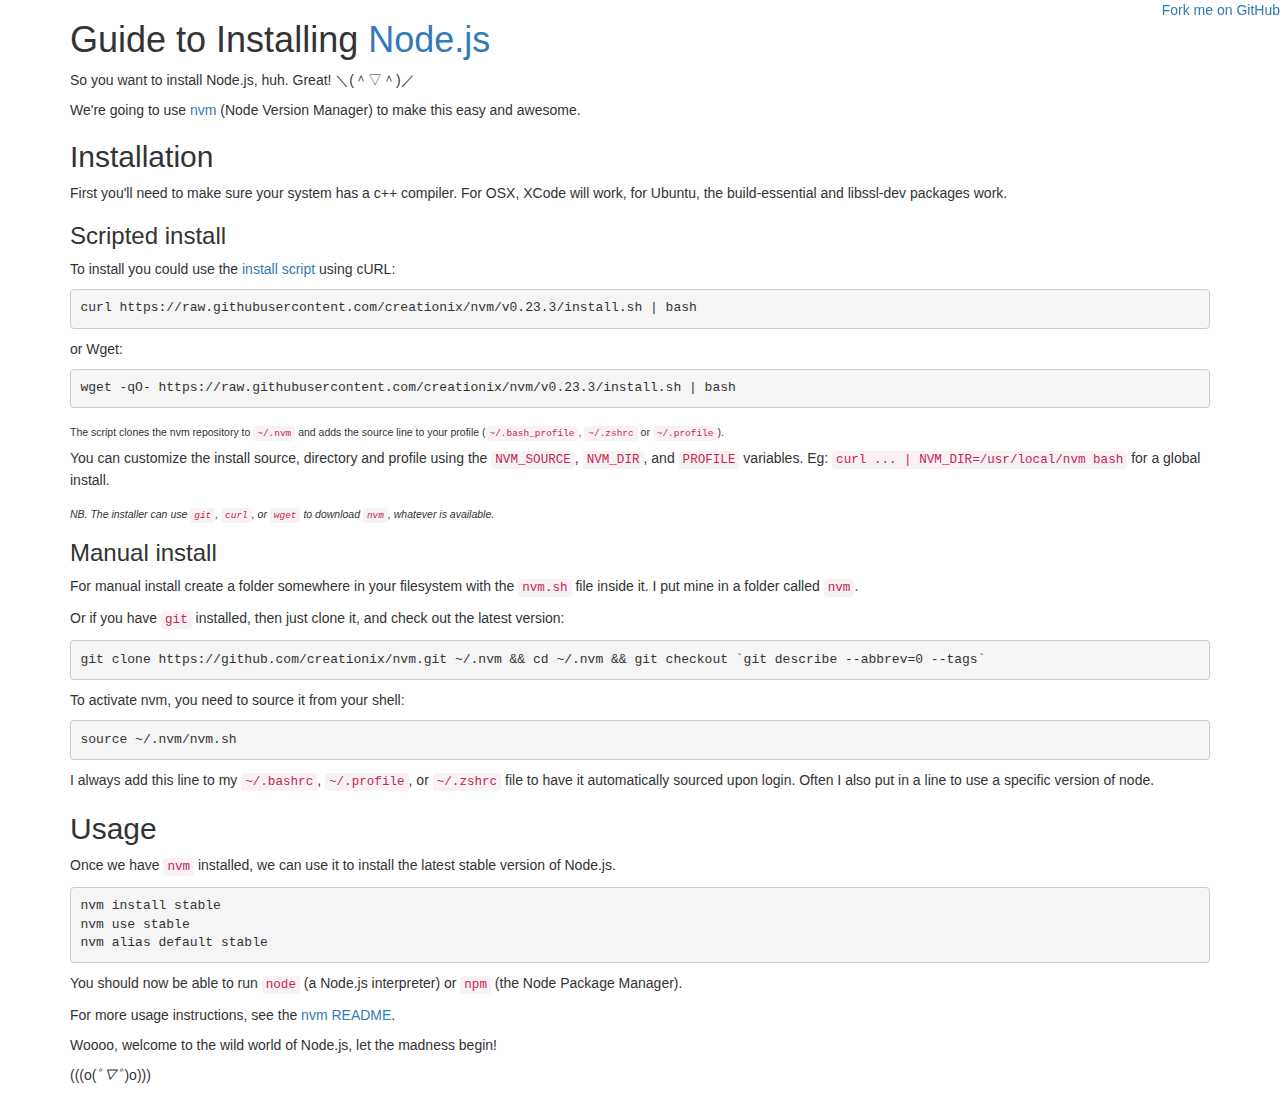
==== guides/install-js.html @ c2d90a43 "Updates" ====
<!doctype html>
<html lang="en">
  <head>
    <meta charset="UTF-8" />
    <meta name="viewport" content="width=device-width, initial-scale=1">

    <meta property="og:title" content="Guide to Installing Node.js" />
    <meta property="og:site_name" content="ioschool.is" />
    <meta property="og:url" content="http://ioschool.is/guides/install-js" />
    <meta property="og:description" content="how to install Node.js for use in ioschool." />
    <meta property="og:image" content="http://ioschool.is/guides/install-js/images/favicon.png" />
    <meta property="og:type" content="article" />

    <title>Guide to Installing Node.js</title>

    <link rel="shortcut icon" href="favicon.ico" />

    
    <link rel="stylesheet" type="text/css" href="../bundle.css" />
    

  </head>
  <body>
    <a class='fork-me' href='http://github.com/ioschool/ioschool.is'>
      Fork me on GitHub
    </a>

    <main class="container">
      
      <h1 id="guide-to-installing-node-js-http-nodejs-org-">Guide to Installing <a href="http://nodejs.org">Node.js</a></h1>
<p>So you want to install Node.js, huh. Great! ＼(＾▽＾)／</p>
<p>We&#39;re going to use <a href="https://github.com/creationix/nvm">nvm</a> (Node Version Manager) to make this easy and awesome.</p>
<h2 id="installation">Installation</h2>
<p>First you&#39;ll need to make sure your system has a c++ compiler. For OSX, XCode will work, for Ubuntu, the build-essential and libssl-dev packages work.</p>
<h3 id="scripted-install">Scripted install</h3>
<p>To install you could use the <a href="https://github.com/creationix/nvm/blob/v0.23.3/install.sh">install script</a> using cURL:</p>
<pre><code>curl https://raw.githubusercontent.com/creationix/nvm/v0.23.3/install.sh | bash
</code></pre><p>or Wget:</p>
<pre><code>wget -qO- https://raw.githubusercontent.com/creationix/nvm/v0.23.3/install.sh | bash
</code></pre><p><sub>The script clones the nvm repository to <code>~/.nvm</code> and adds the source line to your profile (<code>~/.bash_profile</code>, <code>~/.zshrc</code> or <code>~/.profile</code>).</sub></p>
<p>You can customize the install source, directory and profile using the <code>NVM_SOURCE</code>, <code>NVM_DIR</code>, and <code>PROFILE</code> variables.
Eg: <code>curl ... | NVM_DIR=/usr/local/nvm bash</code> for a global install.</p>
<p><sub><em>NB. The installer can use <code>git</code>, <code>curl</code>, or <code>wget</code> to download <code>nvm</code>, whatever is available.</em></sub></p>
<h3 id="manual-install">Manual install</h3>
<p>For manual install create a folder somewhere in your filesystem with the <code>nvm.sh</code> file inside it. I put mine in a folder called <code>nvm</code>.</p>
<p>Or if you have <code>git</code> installed, then just clone it, and check out the latest version:</p>
<pre><code>git clone https://github.com/creationix/nvm.git ~/.nvm &amp;&amp; cd ~/.nvm &amp;&amp; git checkout `git describe --abbrev=0 --tags`
</code></pre><p>To activate nvm, you need to source it from your shell:</p>
<pre><code>source ~/.nvm/nvm.sh
</code></pre><p>I always add this line to my <code>~/.bashrc</code>, <code>~/.profile</code>, or <code>~/.zshrc</code> file to have it automatically sourced upon login.
Often I also put in a line to use a specific version of node.</p>
<h2 id="usage">Usage</h2>
<p>Once we have <code>nvm</code> installed, we can use it to install the latest stable version of Node.js.</p>
<pre><code>nvm install stable
nvm use stable
nvm alias default stable
</code></pre><p>You should now be able to run <code>node</code> (a Node.js interpreter) or <code>npm</code> (the Node Package Manager).</p>
<p>For more usage instructions, see the <a href="https://github.com/creationix/nvm/blob/master/README.markdown">nvm README</a>.</p>
<p>Woooo, welcome to the wild world of Node.js, let the madness begin!</p>
<p>(((o(<em>ﾟ▽ﾟ</em>)o)))</p>

      
    </main>

    
    <script type="text/javascript" src="../bundle.js"></script>
    

    <!-- Piwik -->
<script type="text/javascript">
  var _paq = _paq || [];
  _paq.push(['trackPageView']);
  _paq.push(['enableLinkTracking']);
  (function() {
    var u="//analytics.dinosaur.is/";
    _paq.push(['setTrackerUrl', u+'piwik.php']);
    _paq.push(['setSiteId', 4]);
    var d=document, g=d.createElement('script'), s=d.getElementsByTagName('script')[0];
    g.type='text/javascript'; g.async=true; g.defer=true; g.src=u+'piwik.js'; s.parentNode.insertBefore(g,s);
  })();
</script>
<noscript><p><img src="//analytics.dinosaur.is/piwik.php?idsite=4" style="border:0;" alt="" /></p></noscript>
<!-- End Piwik Code -->

  </body>
</html>
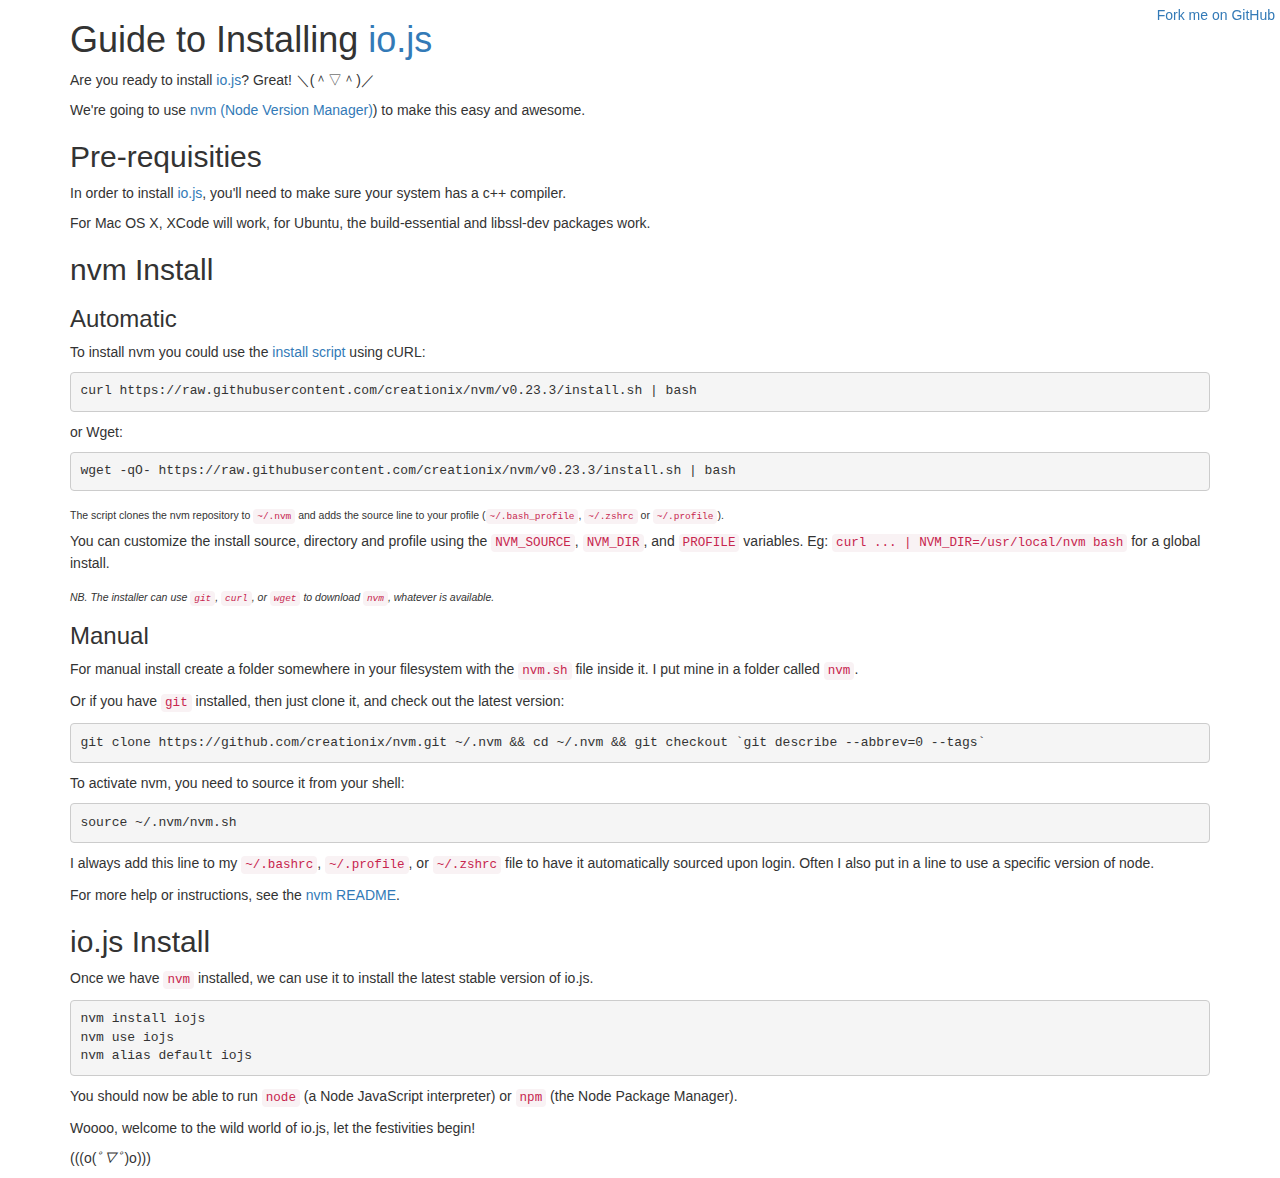
==== commit 37009b6b: "Updates" ====
--- a/guides/install-js.html
+++ b/guides/install-js.html
@@ -4,20 +4,18 @@
     <meta charset="UTF-8" />
     <meta name="viewport" content="width=device-width, initial-scale=1">
 
-    <meta property="og:title" content="Guide to Installing Node.js" />
+    <meta property="og:title" content="Guide to Installing io.js" />
     <meta property="og:site_name" content="ioschool.is" />
     <meta property="og:url" content="http://ioschool.is/guides/install-js" />
-    <meta property="og:description" content="how to install Node.js for use in ioschool." />
-    <meta property="og:image" content="http://ioschool.is/guides/install-js/images/favicon.png" />
+    <meta property="og:description" content="An i/o school guide on how to install io.js." />
+    <meta property="og:image" content="http://ioschool.is/guides/install-js/images/icon.png" />
     <meta property="og:type" content="article" />
 
-    <title>Guide to Installing Node.js</title>
+    <title>Guide to Installing io.js</title>
 
     <link rel="shortcut icon" href="favicon.ico" />
 
-    
     <link rel="stylesheet" type="text/css" href="../bundle.css" />
-    
 
   </head>
   <body>
@@ -26,14 +24,15 @@
     </a>
 
     <main class="container">
-      
-      <h1 id="guide-to-installing-node-js-http-nodejs-org-">Guide to Installing <a href="http://nodejs.org">Node.js</a></h1>
-<p>So you want to install Node.js, huh. Great! ＼(＾▽＾)／</p>
-<p>We&#39;re going to use <a href="https://github.com/creationix/nvm">nvm</a> (Node Version Manager) to make this easy and awesome.</p>
-<h2 id="installation">Installation</h2>
-<p>First you&#39;ll need to make sure your system has a c++ compiler. For OSX, XCode will work, for Ubuntu, the build-essential and libssl-dev packages work.</p>
-<h3 id="scripted-install">Scripted install</h3>
-<p>To install you could use the <a href="https://github.com/creationix/nvm/blob/v0.23.3/install.sh">install script</a> using cURL:</p>
+      <h1 id="guide-to-installing-io-js-https-iojs-org-">Guide to Installing <a href="https://iojs.org">io.js</a></h1>
+<p>Are you ready to install <a href="https://iojs.org">io.js</a>? Great! ＼(＾▽＾)／</p>
+<p>We&#39;re going to use <a href="https://github.com/creationix/nvm">nvm (Node Version Manager)</a>) to make this easy and awesome.</p>
+<h2 id="pre-requisities">Pre-requisities</h2>
+<p>In order to install <a href="https://iojs.org">io.js</a>, you&#39;ll need to make sure your system has a c++ compiler.</p>
+<p>For Mac OS X, XCode will work, for Ubuntu, the build-essential and libssl-dev packages work.</p>
+<h2 id="nvm-install">nvm Install</h2>
+<h3 id="automatic">Automatic</h3>
+<p>To install nvm you could use the <a href="https://github.com/creationix/nvm/blob/v0.23.3/install.sh">install script</a> using cURL:</p>
 <pre><code>curl https://raw.githubusercontent.com/creationix/nvm/v0.23.3/install.sh | bash
 </code></pre><p>or Wget:</p>
 <pre><code>wget -qO- https://raw.githubusercontent.com/creationix/nvm/v0.23.3/install.sh | bash
@@ -41,7 +40,7 @@
 <p>You can customize the install source, directory and profile using the <code>NVM_SOURCE</code>, <code>NVM_DIR</code>, and <code>PROFILE</code> variables.
 Eg: <code>curl ... | NVM_DIR=/usr/local/nvm bash</code> for a global install.</p>
 <p><sub><em>NB. The installer can use <code>git</code>, <code>curl</code>, or <code>wget</code> to download <code>nvm</code>, whatever is available.</em></sub></p>
-<h3 id="manual-install">Manual install</h3>
+<h3 id="manual">Manual</h3>
 <p>For manual install create a folder somewhere in your filesystem with the <code>nvm.sh</code> file inside it. I put mine in a folder called <code>nvm</code>.</p>
 <p>Or if you have <code>git</code> installed, then just clone it, and check out the latest version:</p>
 <pre><code>git clone https://github.com/creationix/nvm.git ~/.nvm &amp;&amp; cd ~/.nvm &amp;&amp; git checkout `git describe --abbrev=0 --tags`
@@ -49,38 +48,34 @@
 <pre><code>source ~/.nvm/nvm.sh
 </code></pre><p>I always add this line to my <code>~/.bashrc</code>, <code>~/.profile</code>, or <code>~/.zshrc</code> file to have it automatically sourced upon login.
 Often I also put in a line to use a specific version of node.</p>
-<h2 id="usage">Usage</h2>
-<p>Once we have <code>nvm</code> installed, we can use it to install the latest stable version of Node.js.</p>
-<pre><code>nvm install stable
-nvm use stable
-nvm alias default stable
-</code></pre><p>You should now be able to run <code>node</code> (a Node.js interpreter) or <code>npm</code> (the Node Package Manager).</p>
-<p>For more usage instructions, see the <a href="https://github.com/creationix/nvm/blob/master/README.markdown">nvm README</a>.</p>
-<p>Woooo, welcome to the wild world of Node.js, let the madness begin!</p>
+<p>For more help or instructions, see the <a href="https://github.com/creationix/nvm/blob/master/README.markdown">nvm README</a>.</p>
+<h2 id="io-js-install">io.js Install</h2>
+<p>Once we have <code>nvm</code> installed, we can use it to install the latest stable version of io.js.</p>
+<pre><code>nvm install iojs
+nvm use iojs
+nvm alias default iojs
+</code></pre><p>You should now be able to run <code>node</code> (a Node JavaScript interpreter) or <code>npm</code> (the Node Package Manager).</p>
+<p>Woooo, welcome to the wild world of io.js, let the festivities begin!</p>
 <p>(((o(<em>ﾟ▽ﾟ</em>)o)))</p>
 
-      
     </main>
 
-    
     <script type="text/javascript" src="../bundle.js"></script>
-    
 
     <!-- Piwik -->
-<script type="text/javascript">
-  var _paq = _paq || [];
-  _paq.push(['trackPageView']);
-  _paq.push(['enableLinkTracking']);
-  (function() {
-    var u="//analytics.dinosaur.is/";
-    _paq.push(['setTrackerUrl', u+'piwik.php']);
-    _paq.push(['setSiteId', 4]);
-    var d=document, g=d.createElement('script'), s=d.getElementsByTagName('script')[0];
-    g.type='text/javascript'; g.async=true; g.defer=true; g.src=u+'piwik.js'; s.parentNode.insertBefore(g,s);
-  })();
-</script>
-<noscript><p><img src="//analytics.dinosaur.is/piwik.php?idsite=4" style="border:0;" alt="" /></p></noscript>
-<!-- End Piwik Code -->
-
+    <script type="text/javascript">
+      var _paq = _paq || [];
+      _paq.push(['trackPageView']);
+      _paq.push(['enableLinkTracking']);
+      (function() {
+        var u="//analytics.dinosaur.is/";
+        _paq.push(['setTrackerUrl', u+'piwik.php']);
+        _paq.push(['setSiteId', 4]);
+        var d=document, g=d.createElement('script'), s=d.getElementsByTagName('script')[0];
+        g.type='text/javascript'; g.async=true; g.defer=true; g.src=u+'piwik.js'; s.parentNode.insertBefore(g,s);
+      })();
+    </script>
+    <noscript><p><img src="//analytics.dinosaur.is/piwik.php?idsite=4" style="border:0;" alt="" /></p></noscript>
+    <!-- End Piwik Code -->
   </body>
 </html>
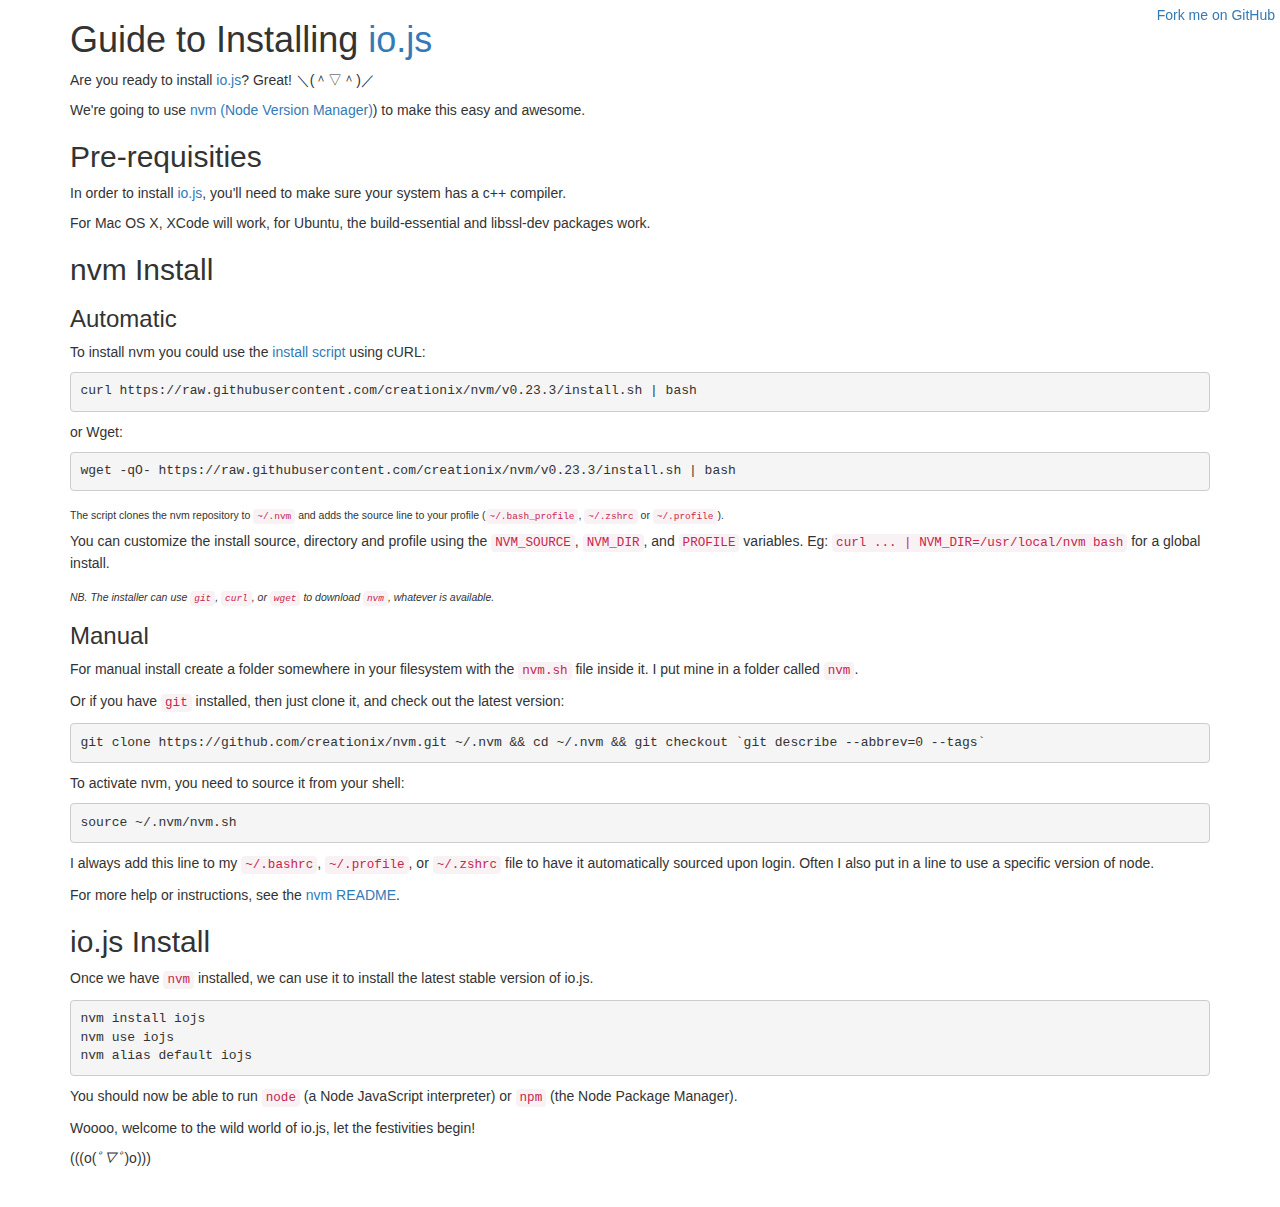
==== commit a7e2e90e: "Updates" ====
--- a/guides/install-js.html
+++ b/guides/install-js.html
@@ -58,6 +58,12 @@
 <p>Woooo, welcome to the wild world of io.js, let the festivities begin!</p>
 <p>(((o(<em>ﾟ▽ﾟ</em>)o)))</p>
 
+
+      <footer>
+        <a rel="license" href="" class="license">
+          <img alt="" src="" />
+        </a>
+      </footer>
     </main>
 
     <script type="text/javascript" src="../bundle.js"></script>
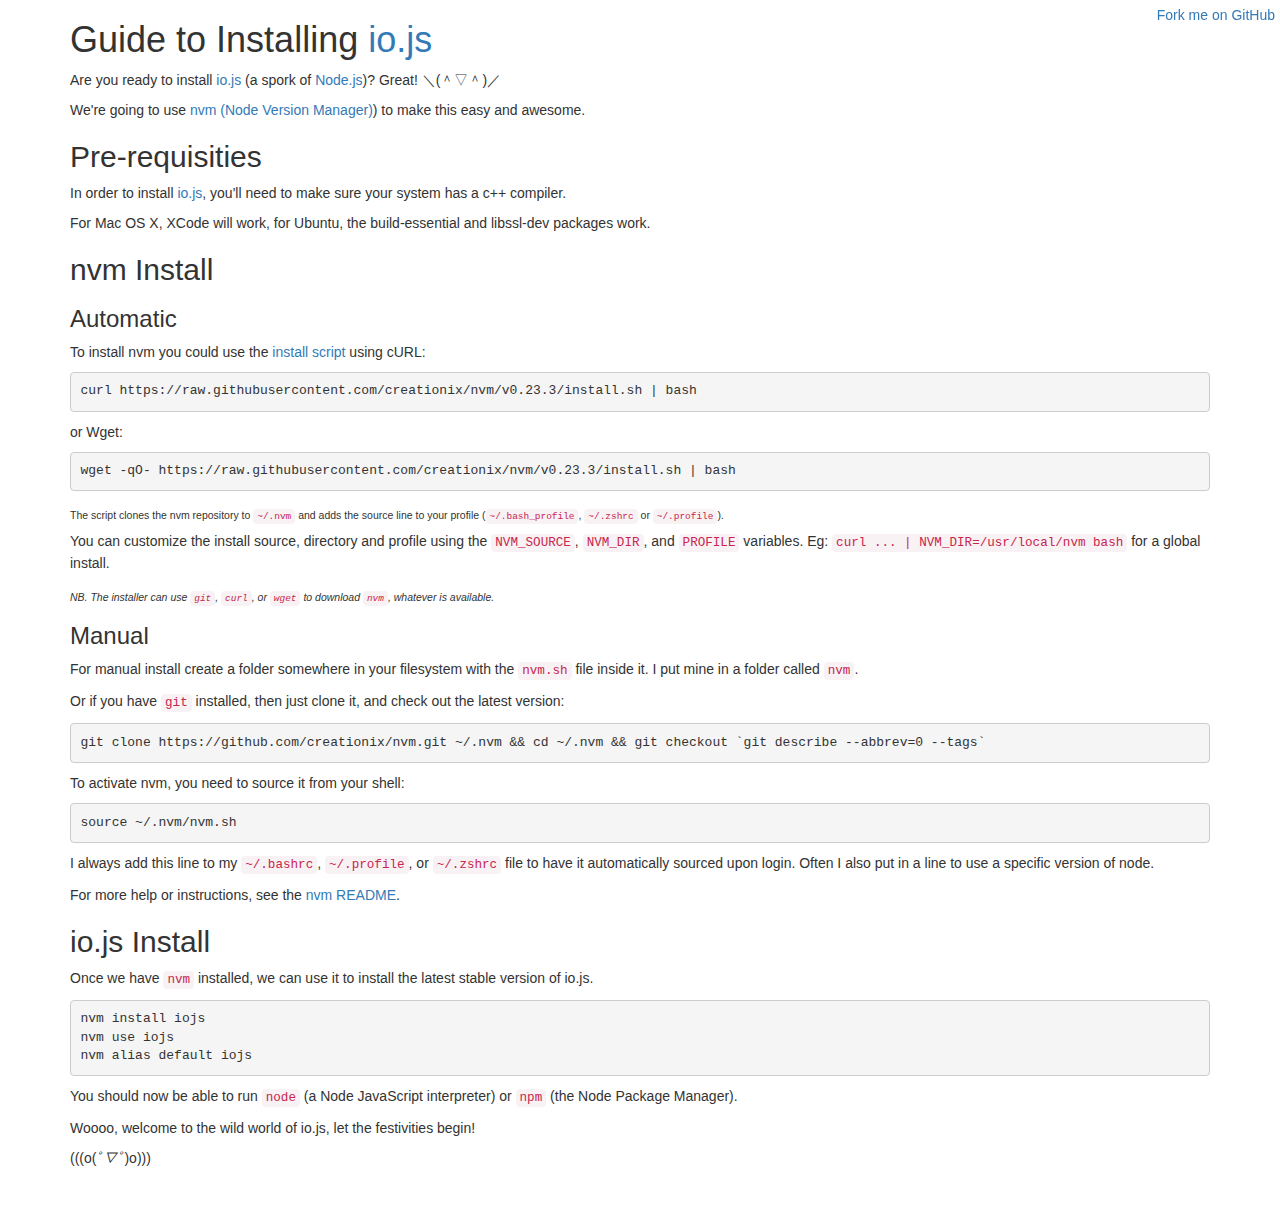
==== commit 19ca85b0: "Updates" ====
--- a/guides/install-js.html
+++ b/guides/install-js.html
@@ -25,7 +25,7 @@
 
     <main class="container">
       <h1 id="guide-to-installing-io-js-https-iojs-org-">Guide to Installing <a href="https://iojs.org">io.js</a></h1>
-<p>Are you ready to install <a href="https://iojs.org">io.js</a>? Great! ＼(＾▽＾)／</p>
+<p>Are you ready to install <a href="https://iojs.org">io.js</a> (a spork of <a href="https://nodejs.org">Node.js</a>)? Great! ＼(＾▽＾)／</p>
 <p>We&#39;re going to use <a href="https://github.com/creationix/nvm">nvm (Node Version Manager)</a>) to make this easy and awesome.</p>
 <h2 id="pre-requisities">Pre-requisities</h2>
 <p>In order to install <a href="https://iojs.org">io.js</a>, you&#39;ll need to make sure your system has a c++ compiler.</p>
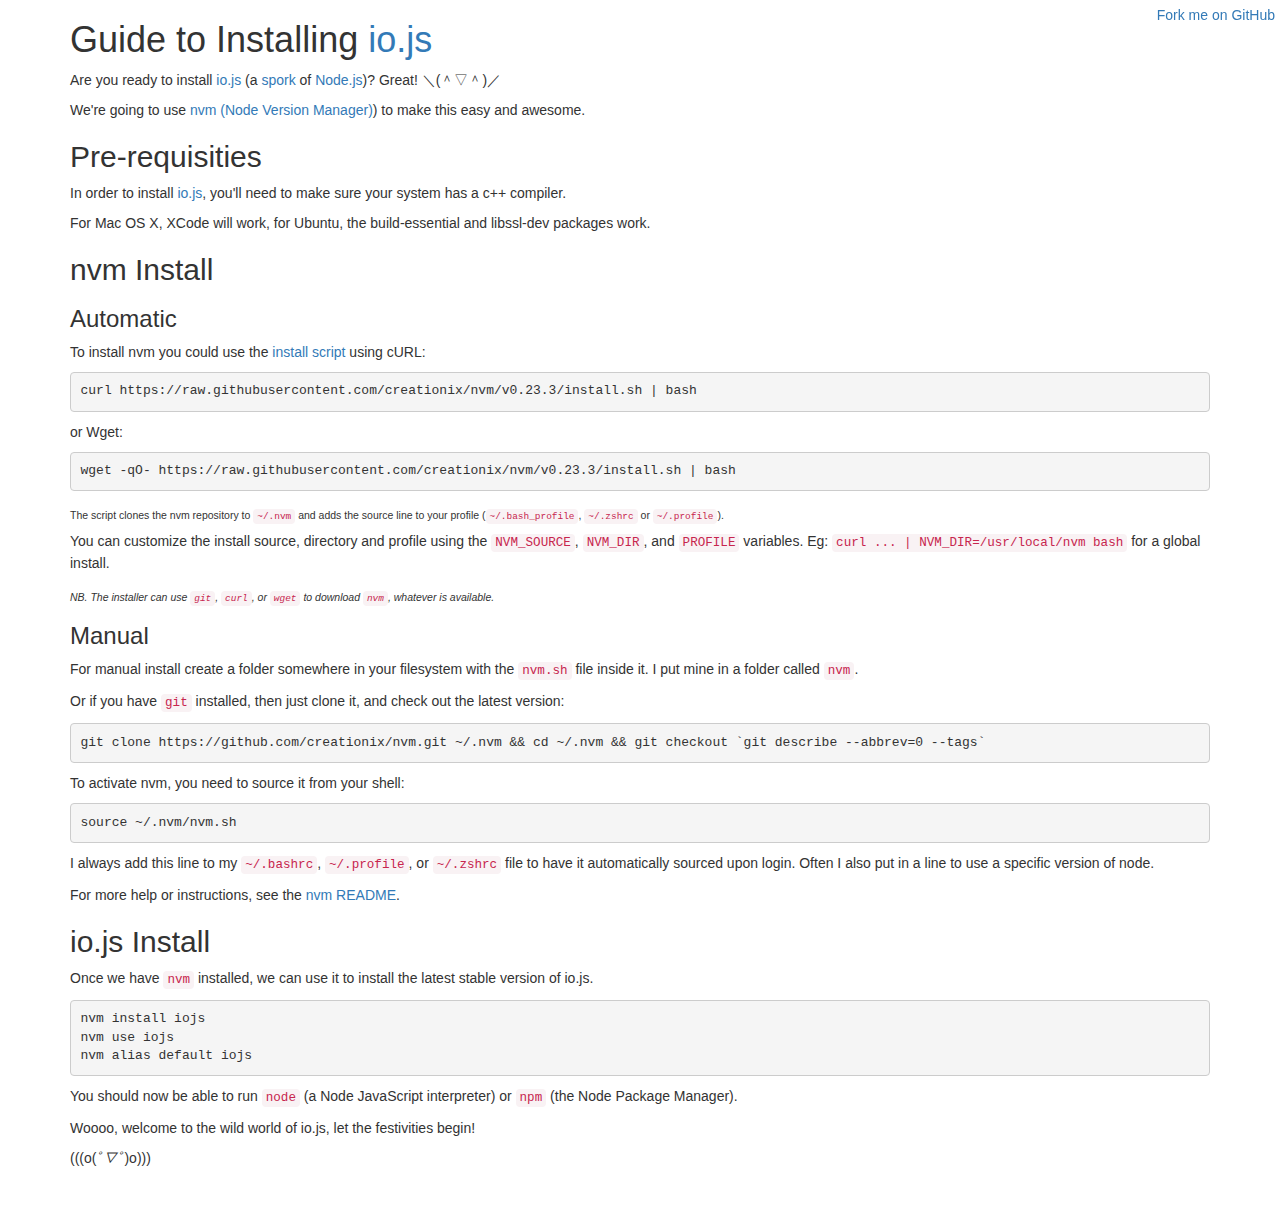
==== commit 5decf49d: "Updates" ====
--- a/guides/install-js.html
+++ b/guides/install-js.html
@@ -25,7 +25,7 @@
 
     <main class="container">
       <h1 id="guide-to-installing-io-js-https-iojs-org-">Guide to Installing <a href="https://iojs.org">io.js</a></h1>
-<p>Are you ready to install <a href="https://iojs.org">io.js</a> (a spork of <a href="https://nodejs.org">Node.js</a>)? Great! ＼(＾▽＾)／</p>
+<p>Are you ready to install <a href="https://iojs.org">io.js</a> (a <a href="http://thechangelog.com/139/">spork</a> of <a href="https://nodejs.org">Node.js</a>)? Great! ＼(＾▽＾)／</p>
 <p>We&#39;re going to use <a href="https://github.com/creationix/nvm">nvm (Node Version Manager)</a>) to make this easy and awesome.</p>
 <h2 id="pre-requisities">Pre-requisities</h2>
 <p>In order to install <a href="https://iojs.org">io.js</a>, you&#39;ll need to make sure your system has a c++ compiler.</p>
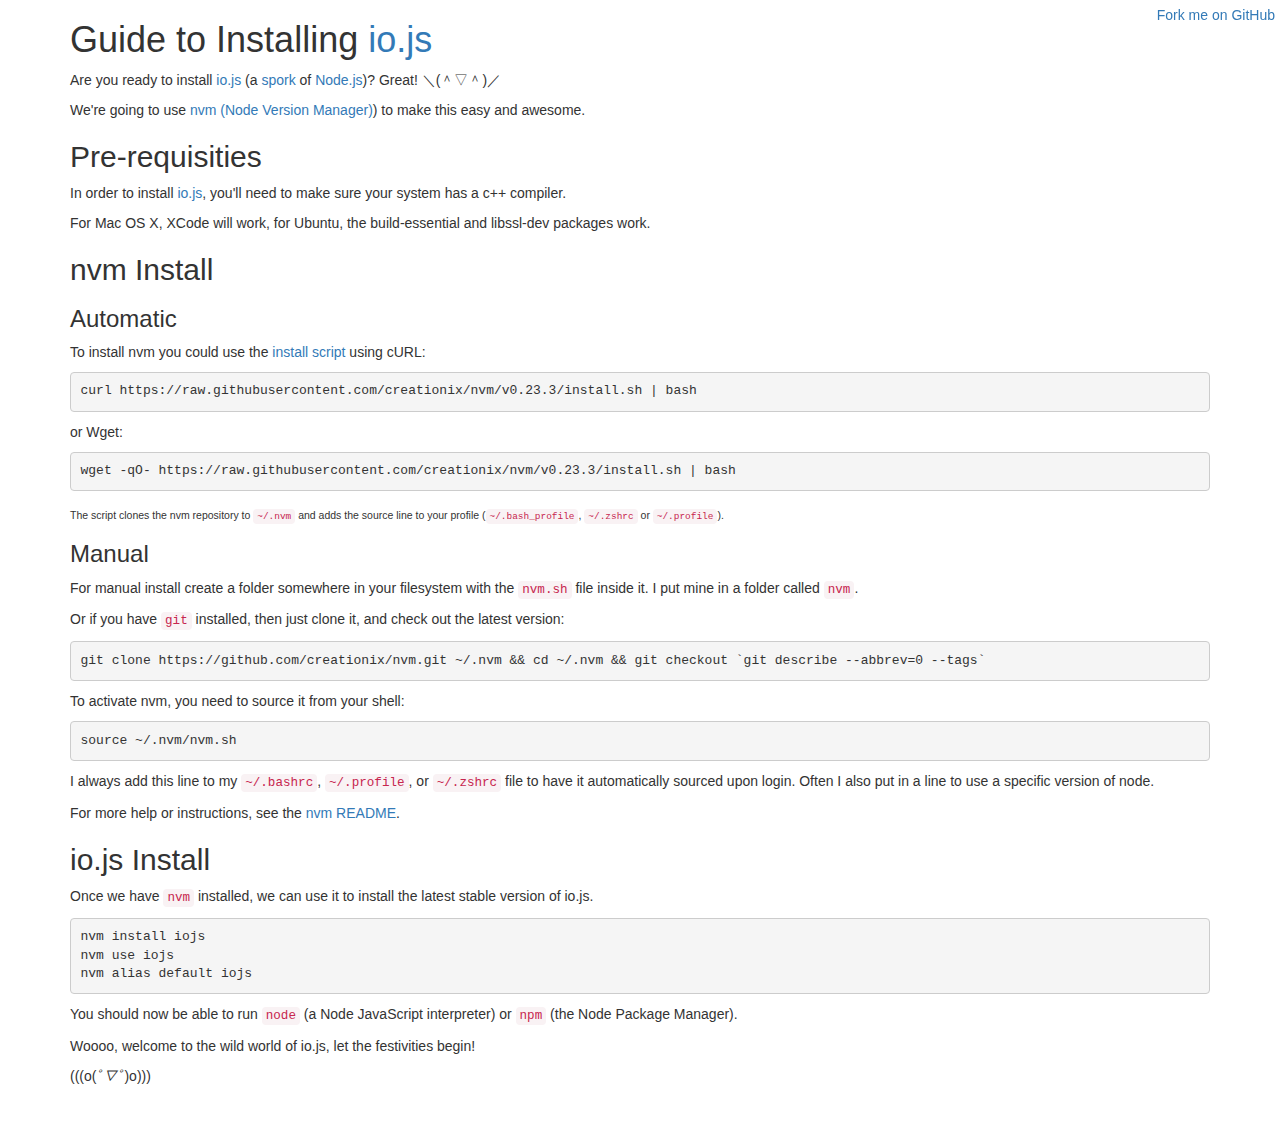
==== commit 54930331: "Updates" ====
--- a/guides/install-js.html
+++ b/guides/install-js.html
@@ -37,9 +37,6 @@
 </code></pre><p>or Wget:</p>
 <pre><code>wget -qO- https://raw.githubusercontent.com/creationix/nvm/v0.23.3/install.sh | bash
 </code></pre><p><sub>The script clones the nvm repository to <code>~/.nvm</code> and adds the source line to your profile (<code>~/.bash_profile</code>, <code>~/.zshrc</code> or <code>~/.profile</code>).</sub></p>
-<p>You can customize the install source, directory and profile using the <code>NVM_SOURCE</code>, <code>NVM_DIR</code>, and <code>PROFILE</code> variables.
-Eg: <code>curl ... | NVM_DIR=/usr/local/nvm bash</code> for a global install.</p>
-<p><sub><em>NB. The installer can use <code>git</code>, <code>curl</code>, or <code>wget</code> to download <code>nvm</code>, whatever is available.</em></sub></p>
 <h3 id="manual">Manual</h3>
 <p>For manual install create a folder somewhere in your filesystem with the <code>nvm.sh</code> file inside it. I put mine in a folder called <code>nvm</code>.</p>
 <p>Or if you have <code>git</code> installed, then just clone it, and check out the latest version:</p>
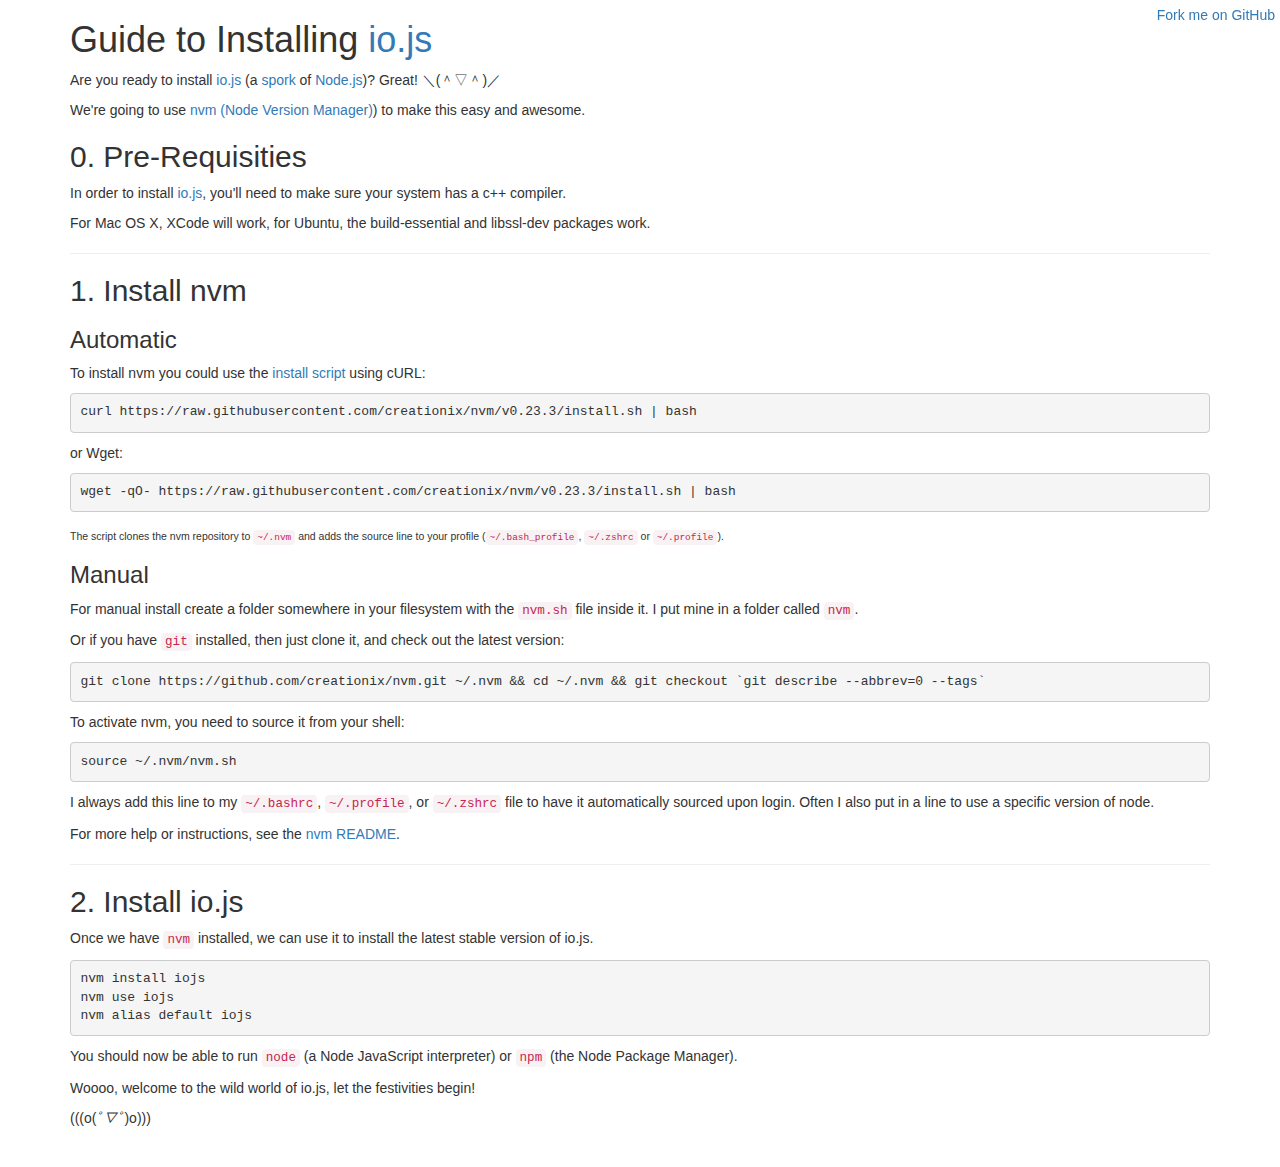
==== commit 42e98f50: "Updates" ====
--- a/guides/install-js.html
+++ b/guides/install-js.html
@@ -27,10 +27,11 @@
       <h1 id="guide-to-installing-io-js-https-iojs-org-">Guide to Installing <a href="https://iojs.org">io.js</a></h1>
 <p>Are you ready to install <a href="https://iojs.org">io.js</a> (a <a href="http://thechangelog.com/139/">spork</a> of <a href="https://nodejs.org">Node.js</a>)? Great! ＼(＾▽＾)／</p>
 <p>We&#39;re going to use <a href="https://github.com/creationix/nvm">nvm (Node Version Manager)</a>) to make this easy and awesome.</p>
-<h2 id="pre-requisities">Pre-requisities</h2>
+<h2 id="0-pre-requisities">0. Pre-Requisities</h2>
 <p>In order to install <a href="https://iojs.org">io.js</a>, you&#39;ll need to make sure your system has a c++ compiler.</p>
 <p>For Mac OS X, XCode will work, for Ubuntu, the build-essential and libssl-dev packages work.</p>
-<h2 id="nvm-install">nvm Install</h2>
+<hr>
+<h2 id="1-install-nvm">1. Install nvm</h2>
 <h3 id="automatic">Automatic</h3>
 <p>To install nvm you could use the <a href="https://github.com/creationix/nvm/blob/v0.23.3/install.sh">install script</a> using cURL:</p>
 <pre><code>curl https://raw.githubusercontent.com/creationix/nvm/v0.23.3/install.sh | bash
@@ -46,7 +47,8 @@
 </code></pre><p>I always add this line to my <code>~/.bashrc</code>, <code>~/.profile</code>, or <code>~/.zshrc</code> file to have it automatically sourced upon login.
 Often I also put in a line to use a specific version of node.</p>
 <p>For more help or instructions, see the <a href="https://github.com/creationix/nvm/blob/master/README.markdown">nvm README</a>.</p>
-<h2 id="io-js-install">io.js Install</h2>
+<hr>
+<h2 id="2-install-io-js">2. Install io.js</h2>
 <p>Once we have <code>nvm</code> installed, we can use it to install the latest stable version of io.js.</p>
 <pre><code>nvm install iojs
 nvm use iojs
